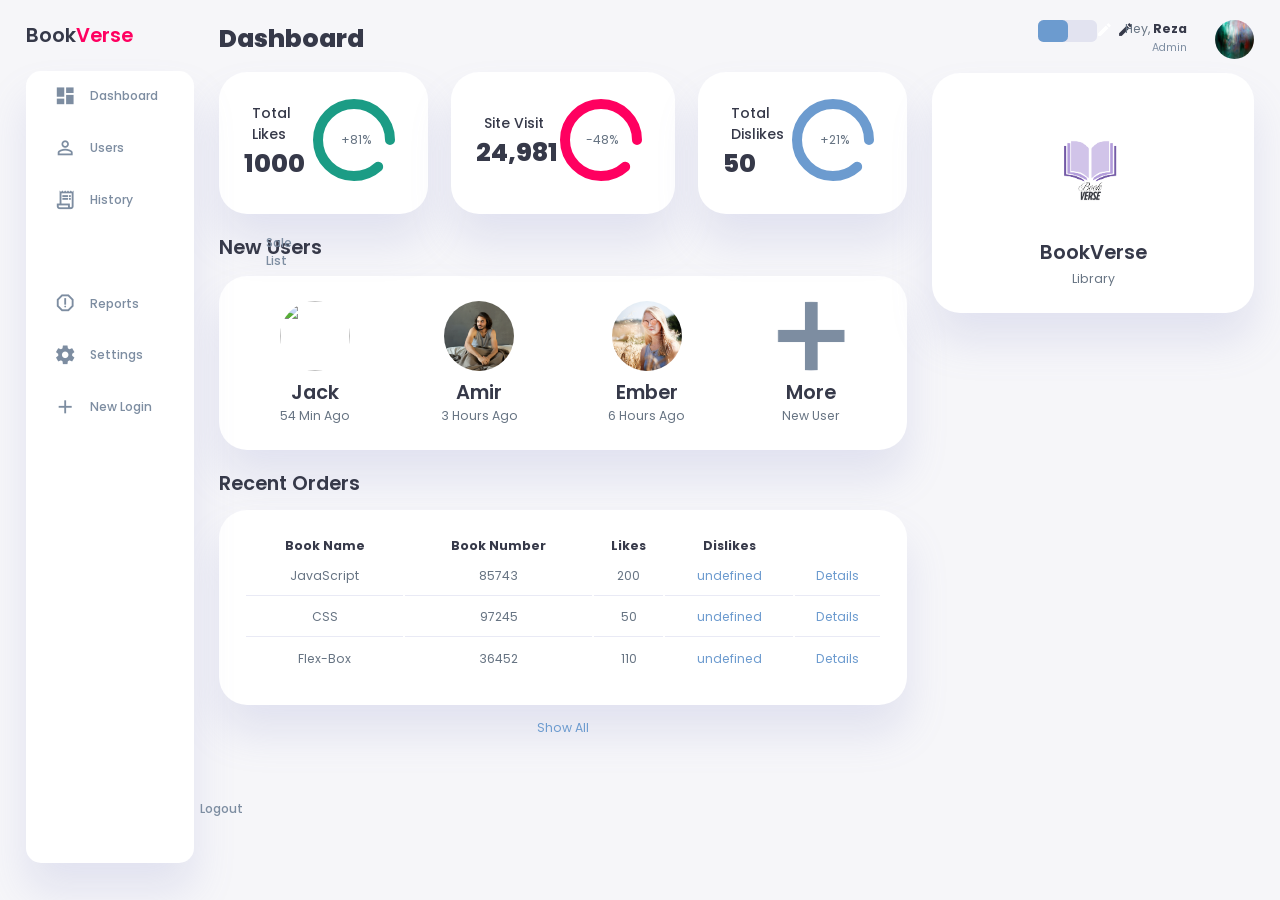
==== app/public/views/admin/index.html @ d07b4477 "Diseño del home y perfil del admin" ====
<!DOCTYPE html>
<html lang="en">

<head>
    <meta charset="UTF-8">
    <meta name="viewport" content="width=device-width, initial-scale=1.0">
    <link href="https://fonts.googleapis.com/icon?family=Material+Icons+Sharp" rel="stylesheet">
    <link rel="stylesheet" href="style.css">
    <title>Dashboard</title>
</head>

<body>

    <div class="container">
        <!-- Sidebar Section -->
        <aside>
            <div class="toggle">
                <div class="logo">
                    <!-- <img src="images/logo.png"> -->
                    <h2>Book<span class="danger">Verse</span></h2>
                </div>
                <div class="close" id="close-btn">
                    <span class="material-icons-sharp">
                        close
                    </span>
                </div>
            </div>

            <div class="sidebar">
                <a href="#">
                    <span class="material-icons-sharp">
                        dashboard
                    </span>
                    <h3>Dashboard</h3>
                </a>
                <a href="#"">
                    <span class="material-icons-sharp">
                        person_outline
                    </span>
                    <h3>Users</h3>
                </a>
                <a href="#">
                    <span class="material-icons-sharp">
                        receipt_long
                    </span>
                    <h3>History</h3>
                </a>
                <a href="#">
                    <span class="material-icons-sharp">
                        inventory
                    </span>
                    <h3>Sale List</h3>
                </a>
                <a href="#">
                    <span class="material-icons-sharp">
                        report_gmailerrorred
                    </span>
                    <h3>Reports</h3>
                </a>
                <a href="#">
                    <span class="material-icons-sharp">
                        settings
                    </span>
                    <h3>Settings</h3>
                </a>
                <a href="#">
                    <span class="material-icons-sharp">
                        add
                    </span>
                    <h3>New Login</h3>
                </a>
                <a href="#">
                    <span class="material-icons-sharp">
                        logout
                    </span>
                    <h3>Logout</h3>
                </a>
            </div>
        </aside>
        <!-- End of Sidebar Section -->

        <!-- Main Content -->
        <main id="main-content">
            <h1>Dashboard</h1>
            <!-- Analyses -->
            <div class="analyse">
                <div class="sales">
                    <div class="status">
                        <div class="info">
                            <h3>Total Likes</h3>
                            <h1>1000</h1>
                        </div>
                        <div class="progresss">
                            <svg>
                                <circle cx="38" cy="38" r="36"></circle>
                            </svg>
                            <div class="percentage">
                                <p>+81%</p>
                            </div>
                        </div>
                    </div>
                </div>
                <div class="visits">
                    <div class="status">
                        <div class="info">
                            <h3>Site Visit</h3>
                            <h1>24,981</h1>
                        </div>
                        <div class="progresss">
                            <svg>
                                <circle cx="38" cy="38" r="36"></circle>
                            </svg>
                            <div class="percentage">
                                <p>-48%</p>
                            </div>
                        </div>
                    </div>
                </div>
                <div class="searches">
                    <div class="status">
                        <div class="info">
                            <h3>Total Dislikes</h3>
                            <h1>50</h1>
                        </div>
                        <div class="progresss">
                            <svg>
                                <circle cx="38" cy="38" r="36"></circle>
                            </svg>
                            <div class="percentage">
                                <p>+21%</p>
                            </div>
                        </div>
                    </div>
                </div>
            </div>
            <!-- End of Analyses -->

            <!-- New Users Section -->
            <div class="new-users">
                <h2>New Users</h2>
                <div class="user-list">
                    <div class="user">
                        <img src="/images/profile-2.jpg">
                        <h2>Jack</h2>
                        <p>54 Min Ago</p>
                    </div>
                    <div class="user">
                        <img src="images/profile-3.jpg">
                        <h2>Amir</h2>
                        <p>3 Hours Ago</p>
                    </div>
                    <div class="user">
                        <img src="images/profile-4.jpg">
                        <h2>Ember</h2>
                        <p>6 Hours Ago</p>
                    </div>
                    <div class="user">
                        <img src="images/plus.png">
                        <h2>More</h2>
                        <p>New User</p>
                    </div>
                </div>
            </div>
            <!-- End of New Users Section -->

            <!-- Recent Orders Table -->
            <div class="recent-orders">
                <h2>Recent Orders</h2>
                <table>
                    <thead>
                        <tr>
                            <th>Book Name</th>
                            <th>Book Number</th>
                            <th>Likes</th>
                            <th>Dislikes</th>
                            <th></th>
                        </tr>
                    </thead>
                    <tbody></tbody>
                </table>
                <a href="#">Show All</a>
            </div>
            <!-- End of Recent Orders -->

        </main>
        <!-- End of Main Content -->

        <!-- Right Section -->
        <div class="right-section">
            <div class="nav">
                <button id="menu-btn">
                    <span class="material-icons-sharp">
                        menu
                    </span>
                </button>
                <div class="dark-mode">
                    <span class="material-icons-sharp active">
                        light_mode
                    </span>
                    <span class="material-icons-sharp">
                        dark_mode
                    </span>
                </div>

                <div class="profile">
                    <div class="info">
                        <p>Hey, <b>Reza</b></p>
                        <small class="text-muted">Admin</small>
                    </div>
                    <div class="profile-photo">
                        <img src="images/profile-1.jpg">
                    </div>
                </div>

            </div>
            <!-- End of Nav -->

            <div class="user-profile">
                <div class="logo">
                    <img src="images/LOGO 222.png">
                    <h2>BookVerse</h2>
                    <p>Library</p>
                </div>
            </div>

            <!-- <div class="reminders">
                <div class="header">
                    <h2>Reminders</h2>
                    <span class="material-icons-sharp">
                        notifications_none
                    </span>
                </div>

                <div class="notification">
                    <div class="icon">
                        <span class="material-icons-sharp">
                            volume_up
                        </span>
                    </div>
                    <div class="content">
                        <div class="info">
                            <h3>Workshop</h3>
                            <small class="text_muted">
                                08:00 AM - 12:00 PM
                            </small>
                        </div>
                        <span class="material-icons-sharp">
                            more_vert
                        </span>
                    </div>
                </div>

                <div class="notification deactive">
                    <div class="icon">
                        <span class="material-icons-sharp">
                            edit
                        </span>
                    </div>
                    <div class="content">
                        <div class="info">
                            <h3>Workshop</h3>
                            <small class="text_muted">
                                08:00 AM - 12:00 PM
                            </small>
                        </div>
                        <span class="material-icons-sharp">
                            more_vert
                        </span>
                    </div>
                </div>

                <div class="notification add-reminder">
                    <div>
                        <span class="material-icons-sharp">
                            add
                        </span>
                        <h3>Add Reminder</h3>
                    </div>
                </div>

            </div>-->

        </div>


    </div>

    <script src="orders.js"></script>
    <script src="index.js"></script>
    <script src="usuarios.js"></script>
    <script src="index.js"></script>

</body>

</html>
---- app/public/views/admin/style.css ----
@import url('https://fonts.googleapis.com/css2?family=Poppins:wght@300;400;500;600;700;800&display=swap');

:root{
    --color-primary: #6C9BCF;
    --color-danger: #FF0060;
    --color-success: #1B9C85;
    --color-warning: #F7D060;
    --color-white: #fff;
    --color-info-dark: #7d8da1;
    --color-dark: #363949;
    --color-light: rgba(132, 139, 200, 0.18);
    --color-dark-variant: #677483;
    --color-background: #f6f6f9;

    --card-border-radius: 2rem;
    --border-radius-1: 0.4rem;
    --border-radius-2: 1.2rem;

    --card-padding: 1.8rem;
    --padding-1: 1.2rem;

    --box-shadow: 0 2rem 3rem var(--color-light);
}

.dark-mode-variables{
    --color-background: #181a1e;
    --color-white: #202528;
    --color-dark: #edeffd;
    --color-dark-variant: #a3bdcc;
    --color-light: rgba(0, 0, 0, 0.4);
    --box-shadow: 0 2rem 3rem var(--color-light);
}

*{
    margin: 0;
    padding: 0;
    outline: 0;
    appearance: 0;
    border: 0;
    text-decoration: none;
    box-sizing: border-box;
}

html{
    font-size: 14px;
}

body{
    width: 100vw;
    height: 100vh;
    font-family: 'Poppins', sans-serif;
    font-size: 0.88rem;
    user-select: none;
    overflow-x: hidden;
    color: var(--color-dark);
    background-color: var(--color-background);
}

a{
    color: var(--color-dark);
}

img{
    display: block;
    width: 100%;
    object-fit: cover;
}

h1{
    font-weight: 800;
    font-size: 1.8rem;
}

h2{
    font-weight: 600;
    font-size: 1.4rem;
}

h3{
    font-weight: 500;
    font-size: 0.87rem;
}

small{
    font-size: 0.76rem;
}

p{
    color: var(--color-dark-variant);
}

b{
    color: var(--color-dark);
}

.text-muted{
    color: var(--color-info-dark);
}

.primary{
    color: var(--color-primary);
}

.danger{
    color: var(--color-danger);
}

.success{
    color: var(--color-success);
}

.warning{
    color: var(--color-warning);
}

.container{
    display: grid;
    width: 96%;
    margin: 0 auto;
    gap: 1.8rem;
    grid-template-columns: 12rem auto 23rem;
}

aside{
    height: 100vh;
}

aside .toggle{
    display: flex;
    align-items: center;
    justify-content: space-between;
    margin-top: 1.4rem;
}

aside .toggle .logo{
    display: flex;
    gap: 0.5rem;
}

aside .toggle .logo img{
    width: 2rem;
    height: 2rem;
}

aside .toggle .close{
    padding-right: 1rem;
    display: none;
}

aside .sidebar{
    display: flex;
    flex-direction: column;
    background-color: var(--color-white);
    box-shadow: var(--box-shadow);
    border-radius: 15px;
    height: 88vh;
    position: relative;
    top: 1.5rem;
    transition: all 0.3s ease;
}

aside .sidebar:hover{
    box-shadow: none;
}

aside .sidebar a{
    display: flex;
    align-items: center;
    color: var(--color-info-dark);
    height: 3.7rem;
    gap: 1rem;
    position: relative;
    margin-left: 2rem;
    transition: all 0.3s ease;
}

aside .sidebar a span{
    font-size: 1.6rem;
    transition: all 0.3s ease;
}

aside .sidebar a:last-child{
    position: absolute;
    bottom: 2rem;
    width: 100%;
}

aside .sidebar a.active{
    width: 100%;
    color: var(--color-primary);
    background-color: var(--color-light);
    margin-left: 0;
}

aside .sidebar a.active::before{
    content: '';
    width: 6px;
    height: 18px;
    background-color: var(--color-primary);
}

aside .sidebar a.active span{
    color: var(--color-primary);
    margin-left: calc(1rem - 3px);
}

aside .sidebar a:hover{
    color: var(--color-primary);
}

aside .sidebar a:hover span{
    margin-left: 0.6rem;
}

aside .sidebar .message-count{
    background-color: var(--color-danger);
    padding: 2px 6px;
    color: var(--color-white);
    font-size: 11px;
    border-radius: var(--border-radius-1);
}

main{
    margin-top: 1.4rem;
}

main .analyse{
    display: grid;
    grid-template-columns: repeat(3, 1fr);
    gap: 1.6rem;
}

main .analyse > div{
    background-color: var(--color-white);
    padding: var(--card-padding);
    border-radius: var(--card-border-radius);
    margin-top: 1rem;
    box-shadow: var(--box-shadow);
    cursor: pointer;
    transition: all 0.3s ease;
}

main .analyse > div:hover{
    box-shadow: none;
}

main .analyse > div .status{
    display: flex;
    align-items: center;
    justify-content: space-between;
}

main .analyse h3{
    margin-left: 0.6rem;
    font-size: 1rem;
}

main .analyse .progresss{
    position: relative;
    width: 92px;
    height: 92px;
    border-radius: 50%;
}

main .analyse svg{
    width: 7rem;
    height: 7rem;
}

main .analyse svg circle{
    fill: none;
    stroke-width: 10;
    stroke-linecap: round;
    transform: translate(5px, 5px);
}

main .analyse .sales svg circle{
    stroke: var(--color-success);
    stroke-dashoffset: -30;
    stroke-dasharray: 200;
}

main .analyse .visits svg circle{
    stroke: var(--color-danger);
    stroke-dashoffset: -30;
    stroke-dasharray: 200;
}

main .analyse .searches svg circle{
    stroke: var(--color-primary);
    stroke-dashoffset: -30;
    stroke-dasharray: 200;
}

main .analyse .progresss .percentage{
    position: absolute;
    top: -3px;
    left: -1px;
    display: flex;
    align-items: center;
    justify-content: center;
    height: 100%;
    width: 100%;
}

main .new-users{
    margin-top: 1.3rem;
}

main .new-users .user-list{
    background-color: var(--color-white);
    padding: var(--card-padding);
    border-radius: var(--card-border-radius);
    margin-top: 1rem;
    box-shadow: var(--box-shadow);
    display: flex;
    justify-content: space-around;
    flex-wrap: wrap;
    gap: 1.4rem;
    cursor: pointer;
    transition: all 0.3s ease;
}

main .new-users .user-list:hover{
    box-shadow: none;
}

main .new-users .user-list .user{
    display: flex;
    flex-direction: column;
    align-items: center;
    justify-content: center;
}

main .new-users .user-list .user img{
    width: 5rem;
    height: 5rem;
    margin-bottom: 0.4rem;
    border-radius: 50%;
}

main .recent-orders{
    margin-top: 1.3rem;
}

main .recent-orders h2{
    margin-bottom: 0.8rem;
}

main .recent-orders table{
    background-color: var(--color-white);
    width: 100%;
    padding: var(--card-padding);
    text-align: center;
    box-shadow: var(--box-shadow);
    border-radius: var(--card-border-radius);
    transition: all 0.3s ease;
}

main .recent-orders table:hover{
    box-shadow: none;
}

main table tbody td{
    height: 2.8rem;
    border-bottom: 1px solid var(--color-light);
    color: var(--color-dark-variant);
}

main table tbody tr:last-child td{
    border: none;
}

main .recent-orders a{
    text-align: center;
    display: block;
    margin: 1rem auto;
    color: var(--color-primary);
}

.right-section{
    margin-top: 1.4rem;
}

.right-section .nav{
    display: flex;
    justify-content: end;
    gap: 2rem;
}

.right-section .nav button{
    display: none;
}

.right-section .dark-mode{
    background-color: var(--color-light);
    display: flex;
    justify-content: space-between;
    align-items: center;
    height: 1.6rem;
    width: 4.2rem;
    cursor: pointer;
    border-radius: var(--border-radius-1);
}

.right-section .dark-mode span{
    font-size: 1.2rem;
    width: 50%;
    height: 100%;
    display: flex;
    align-items: center;
    justify-content: center;
}

.right-section .dark-mode span.active{
    background-color: var(--color-primary);
    color: white;
    border-radius: var(--border-radius-1);
}

.right-section .nav .profile{
    display: flex;
    gap: 2rem;
    text-align: right;
}

.right-section .nav .profile .profile-photo{
    width: 2.8rem;
    height: 2.8rem;
    border-radius: 50%;
    overflow: hidden;
}

.right-section .user-profile{
    display: flex;
    justify-content: center;
    text-align: center;
    margin-top: 1rem;
    background-color: var(--color-white);
    padding: var(--card-padding);
    border-radius: var(--card-border-radius);
    box-shadow: var(--box-shadow);
    cursor: pointer;
    transition: all 0.3s ease;
}

.right-section .user-profile:hover{
    box-shadow: none;
}

.right-section .user-profile img{
    width: 11rem;
    height: auto;
    margin-bottom: 0.8rem;
    border-radius: 50%;
}

.right-section .user-profile h2{
    margin-bottom: 0.2rem;
}

.right-section .reminders{
    margin-top: 2rem;
}

.right-section .reminders .header{
    display: flex;
    align-items: center;
    justify-content: space-between;
    margin-bottom: 0.8rem;
}

.right-section .reminders .header span{
    padding: 10px;
    box-shadow: var(--box-shadow);
    background-color: var(--color-white);
    border-radius: 50%;
}

.right-section .reminders .notification{
    background-color: var(--color-white);
    display: flex;
    align-items: center;
    gap: 1rem;
    margin-bottom: 0.7rem;
    padding: 1.4rem var(--card-padding);
    border-radius: var(--border-radius-2);
    box-shadow: var(--box-shadow);
    cursor: pointer;
    transition: all 0.3s ease;
}

.right-section .reminders .notification:hover{
    box-shadow: none;
}

.right-section .reminders .notification .content{
    display: flex;
    justify-content: space-between;
    align-items: center;
    margin: 0;
    width: 100%;
}

.right-section .reminders .notification .icon{
    padding: 0.6rem;
    color: var(--color-white);
    background-color: var(--color-success);
    border-radius: 20%;
    display: flex;
}

.right-section .reminders .notification.deactive .icon{
    background-color: var(--color-danger);
}

.right-section .reminders .add-reminder{
    background-color: var(--color-white);
    border: 2px dashed var(--color-primary);
    color: var(--color-primary);
    display: flex;
    align-items: center;
    justify-content: center;
    cursor: pointer;
}

.right-section .reminders .add-reminder:hover{
    background-color: var(--color-primary);
    color: white;
}

.right-section .reminders .add-reminder div{
    display: flex;
    align-items: center;
    gap: 0.6rem;
}

@media screen and (max-width: 1200px) {
    .container{
        width: 95%;
        grid-template-columns: 7rem auto 23rem;
    }

    aside .logo h2{
        display: none;
    }

    aside .sidebar h3{
        display: none;
    }

    aside .sidebar a{
        width: 5.6rem;
    }

    aside .sidebar a:last-child{
        position: relative;
        margin-top: 1.8rem;
    }

    main .analyse{
        grid-template-columns: 1fr;
        gap: 0;
    }

    main .new-users .user-list .user{
        flex-basis: 40%;
    }

    main .recent-orders {
        width: 94%;
        position: absolute;
        left: 50%;
        transform: translateX(-50%);
        margin: 2rem 0 0 0.8rem;
    }

    main .recent-orders table{
        width: 83vw;
    }

    main table thead tr th:last-child,
    main table thead tr th:first-child{
        display: none;
    }

    main table tbody tr td:last-child,
    main table tbody tr td:first-child{
        display: none;
    }

}

@media screen and (max-width: 768px) {
    .container{
        width: 100%;
        grid-template-columns: 1fr;
        padding: 0 var(--padding-1);
    }

    aside{
        position: fixed;
        background-color: var(--color-white);
        width: 15rem;
        z-index: 3;
        box-shadow: 1rem 3rem 4rem var(--color-light);
        height: 100vh;
        left: -100%;
        display: none;
        animation: showMenu 0.4s ease forwards;
    }

    @keyframes showMenu {
       to{
        left: 0;
       } 
    }

    aside .logo{
        margin-left: 1rem;
    }

    aside .logo h2{
        display: inline;
    }

    aside .sidebar h3{
        display: inline;
    }

    aside .sidebar a{
        width: 100%;
        height: 3.4rem;
    }

    aside .sidebar a:last-child{
        position: absolute;
        bottom: 5rem;
    }

    aside .toggle .close{
        display: inline-block;
        cursor: pointer;
    }

    main{
        margin-top: 8rem;
        padding: 0 1rem;
    }

    main .new-users .user-list .user{
        flex-basis: 35%;
    }

    main .recent-orders{
        position: relative;
        margin: 3rem 0 0 0;
        width: 100%;
    }

    main .recent-orders table{
        width: 100%;
        margin: 0;
    }

    .right-section{
        width: 94%;
        margin: 0 auto 4rem;
    }

    .right-section .nav{
        position: fixed;
        top: 0;
        left: 0;
        align-items: center;
        background-color: var(--color-white);
        padding: 0 var(--padding-1);
        height: 4.6rem;
        width: 100%;
        z-index: 2;
        box-shadow: 0 1rem 1rem var(--color-light);
        margin: 0;
    }

    .right-section .nav .dark-mode{
        width: 4.4rem;
        position: absolute;
        left: 66%;
    }

    .right-section .profile .info{
        display: none;
    }

    .right-section .nav button{
        display: inline-block;
        background-color: transparent;
        cursor: pointer;
        color: var(--color-dark);
        position: absolute;
        left: 1rem;
    }

    .right-section .nav button span{
        font-size: 2rem;
    }

}
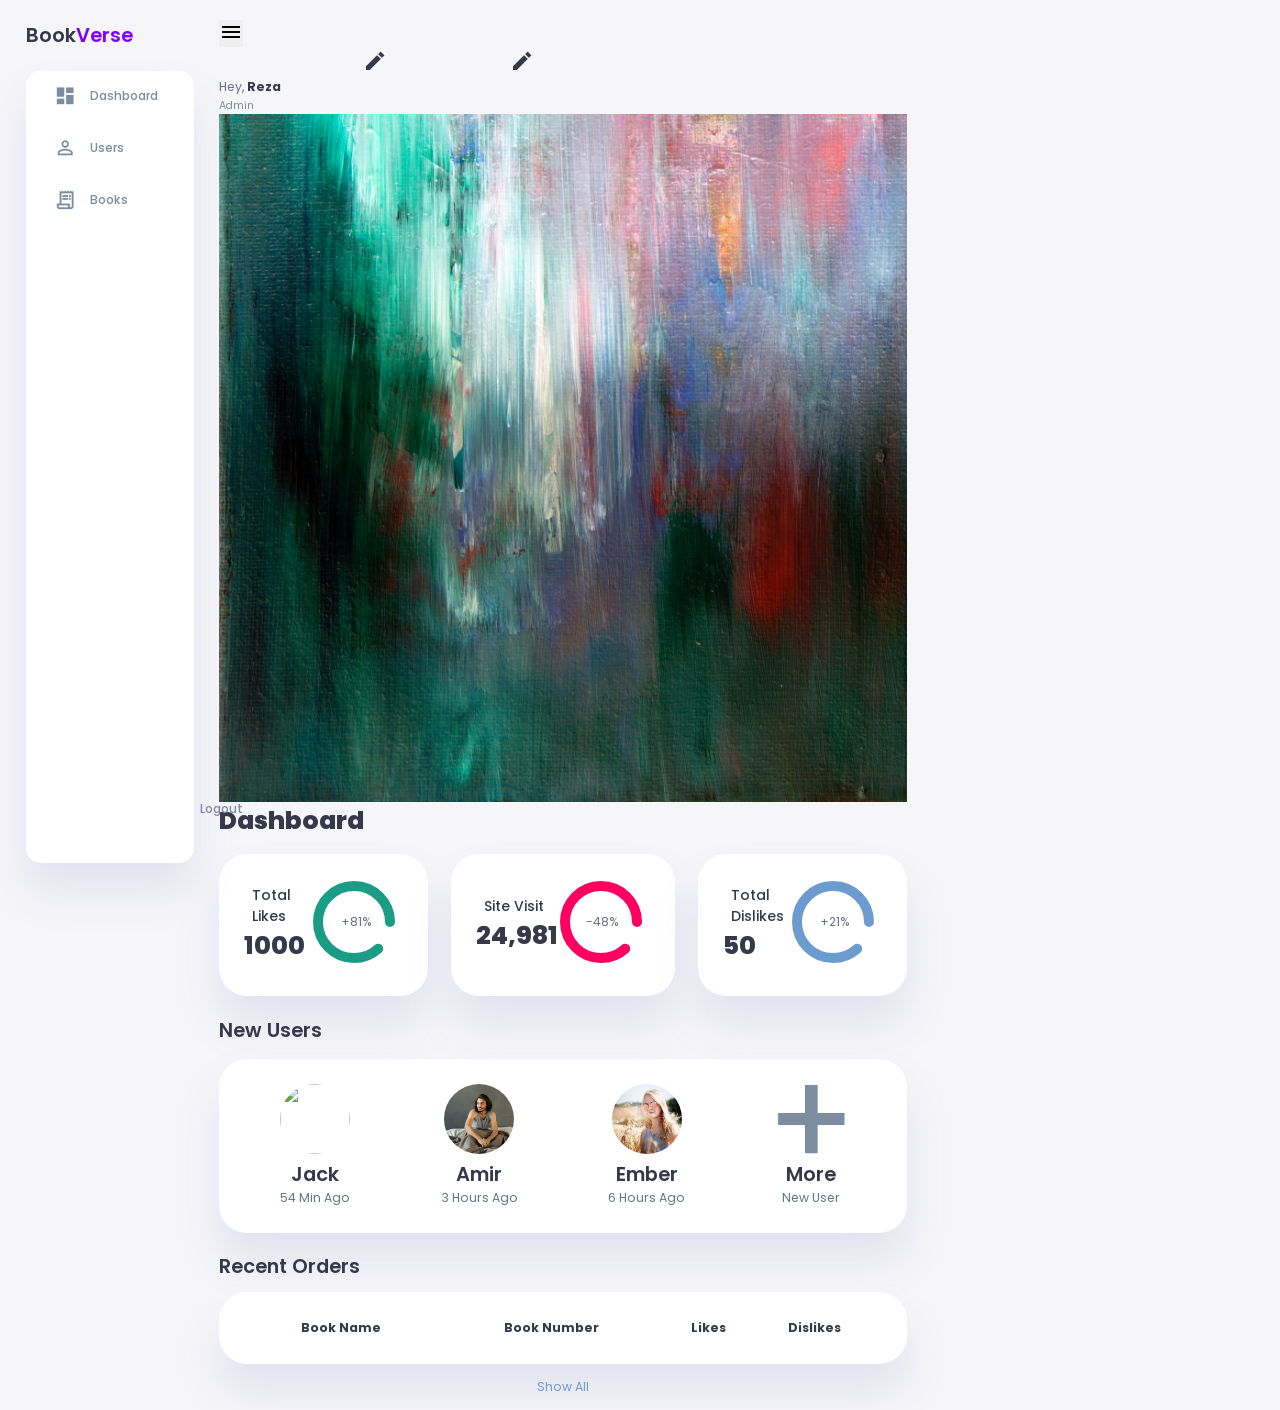
==== commit 3728ea48: "modificacion del container en el perfil del admin" ====
--- a/app/public/views/admin/index.html
+++ b/app/public/views/admin/index.html
@@ -5,7 +5,12 @@
     <meta charset="UTF-8">
     <meta name="viewport" content="width=device-width, initial-scale=1.0">
     <link href="https://fonts.googleapis.com/icon?family=Material+Icons+Sharp" rel="stylesheet">
+    <!-- Bootstrap Icons CDN -->
+    <link rel="stylesheet" href="https://cdn.jsdelivr.net/npm/bootstrap-icons@1.10.5/font/bootstrap-icons.css">
     <link rel="stylesheet" href="style.css">
+    <link rel="stylesheet" href="https://cdn.jsdelivr.net/npm/bootstrap-icons@1.10.5/font/bootstrap-icons.css">
+    <script src="https://cdn.jsdelivr.net/npm/sweetalert2@11"></script>
+
     <title>Dashboard</title>
 </head>
 
@@ -17,7 +22,7 @@
             <div class="toggle">
                 <div class="logo">
                     <!-- <img src="images/logo.png"> -->
-                    <h2>Book<span class="danger">Verse</span></h2>
+                    <h2>Book<span style="color: #8000ff;">Verse</span></h2>
                 </div>
                 <div class="close" id="close-btn">
                     <span class="material-icons-sharp">
@@ -43,33 +48,9 @@
                     <span class="material-icons-sharp">
                         receipt_long
                     </span>
-                    <h3>History</h3>
-                </a>
-                <a href="#">
-                    <span class="material-icons-sharp">
-                        inventory
-                    </span>
-                    <h3>Sale List</h3>
-                </a>
-                <a href="#">
-                    <span class="material-icons-sharp">
-                        report_gmailerrorred
-                    </span>
-                    <h3>Reports</h3>
-                </a>
-                <a href="#">
-                    <span class="material-icons-sharp">
-                        settings
-                    </span>
-                    <h3>Settings</h3>
-                </a>
-                <a href="#">
-                    <span class="material-icons-sharp">
-                        add
-                    </span>
-                    <h3>New Login</h3>
-                </a>
-                <a href="#">
+                    <h3>Books</h3>
+                </a>
+                <a href="../login/login.html">
                     <span class="material-icons-sharp">
                         logout
                     </span>
@@ -81,112 +62,6 @@
 
         <!-- Main Content -->
         <main id="main-content">
-            <h1>Dashboard</h1>
-            <!-- Analyses -->
-            <div class="analyse">
-                <div class="sales">
-                    <div class="status">
-                        <div class="info">
-                            <h3>Total Likes</h3>
-                            <h1>1000</h1>
-                        </div>
-                        <div class="progresss">
-                            <svg>
-                                <circle cx="38" cy="38" r="36"></circle>
-                            </svg>
-                            <div class="percentage">
-                                <p>+81%</p>
-                            </div>
-                        </div>
-                    </div>
-                </div>
-                <div class="visits">
-                    <div class="status">
-                        <div class="info">
-                            <h3>Site Visit</h3>
-                            <h1>24,981</h1>
-                        </div>
-                        <div class="progresss">
-                            <svg>
-                                <circle cx="38" cy="38" r="36"></circle>
-                            </svg>
-                            <div class="percentage">
-                                <p>-48%</p>
-                            </div>
-                        </div>
-                    </div>
-                </div>
-                <div class="searches">
-                    <div class="status">
-                        <div class="info">
-                            <h3>Total Dislikes</h3>
-                            <h1>50</h1>
-                        </div>
-                        <div class="progresss">
-                            <svg>
-                                <circle cx="38" cy="38" r="36"></circle>
-                            </svg>
-                            <div class="percentage">
-                                <p>+21%</p>
-                            </div>
-                        </div>
-                    </div>
-                </div>
-            </div>
-            <!-- End of Analyses -->
-
-            <!-- New Users Section -->
-            <div class="new-users">
-                <h2>New Users</h2>
-                <div class="user-list">
-                    <div class="user">
-                        <img src="/images/profile-2.jpg">
-                        <h2>Jack</h2>
-                        <p>54 Min Ago</p>
-                    </div>
-                    <div class="user">
-                        <img src="images/profile-3.jpg">
-                        <h2>Amir</h2>
-                        <p>3 Hours Ago</p>
-                    </div>
-                    <div class="user">
-                        <img src="images/profile-4.jpg">
-                        <h2>Ember</h2>
-                        <p>6 Hours Ago</p>
-                    </div>
-                    <div class="user">
-                        <img src="images/plus.png">
-                        <h2>More</h2>
-                        <p>New User</p>
-                    </div>
-                </div>
-            </div>
-            <!-- End of New Users Section -->
-
-            <!-- Recent Orders Table -->
-            <div class="recent-orders">
-                <h2>Recent Orders</h2>
-                <table>
-                    <thead>
-                        <tr>
-                            <th>Book Name</th>
-                            <th>Book Number</th>
-                            <th>Likes</th>
-                            <th>Dislikes</th>
-                            <th></th>
-                        </tr>
-                    </thead>
-                    <tbody></tbody>
-                </table>
-                <a href="#">Show All</a>
-            </div>
-            <!-- End of Recent Orders -->
-
-        </main>
-        <!-- End of Main Content -->
-
-        <!-- Right Section -->
-        <div class="right-section">
             <div class="nav">
                 <button id="menu-btn">
                     <span class="material-icons-sharp">
@@ -207,88 +82,124 @@
                         <p>Hey, <b>Reza</b></p>
                         <small class="text-muted">Admin</small>
                     </div>
-                    <div class="profile-photo">
-                        <img src="images/profile-1.jpg">
-                    </div>
-                </div>
-
-            </div>
-            <!-- End of Nav -->
-
-            <div class="user-profile">
-                <div class="logo">
-                    <img src="images/LOGO 222.png">
-                    <h2>BookVerse</h2>
-                    <p>Library</p>
-                </div>
-            </div>
-
-            <!-- <div class="reminders">
-                <div class="header">
-                    <h2>Reminders</h2>
-                    <span class="material-icons-sharp">
-                        notifications_none
-                    </span>
-                </div>
-
-                <div class="notification">
-                    <div class="icon">
-                        <span class="material-icons-sharp">
-                            volume_up
-                        </span>
-                    </div>
-                    <div class="content">
-                        <div class="info">
-                            <h3>Workshop</h3>
-                            <small class="text_muted">
-                                08:00 AM - 12:00 PM
-                            </small>
-                        </div>
-                        <span class="material-icons-sharp">
-                            more_vert
-                        </span>
-                    </div>
-                </div>
-
-                <div class="notification deactive">
-                    <div class="icon">
-                        <span class="material-icons-sharp">
-                            edit
-                        </span>
-                    </div>
-                    <div class="content">
-                        <div class="info">
-                            <h3>Workshop</h3>
-                            <small class="text_muted">
-                                08:00 AM - 12:00 PM
-                            </small>
-                        </div>
-                        <span class="material-icons-sharp">
-                            more_vert
-                        </span>
-                    </div>
-                </div>
-
-                <div class="notification add-reminder">
-                    <div>
-                        <span class="material-icons-sharp">
-                            add
-                        </span>
-                        <h3>Add Reminder</h3>
-                    </div>
-                </div>
-
-            </div>-->
-
+                    <div class="profile-photo" id="profile-photo-clickable" style="cursor:pointer;">
+                        <img src="images/profile-1.jpg" alt="Profile Photo">
+                    </div>
+                </div>
+            </div>
+
+            <div id="dynamic-content">
+                <h1>Dashboard</h1>
+                <!-- Analyses -->
+                <div class="analyse">
+                    <div class="sales">
+                        <div class="status">
+                            <div class="info">
+                                <h3>Total Likes</h3>
+                                <h1>1000</h1>
+                            </div>
+                            <div class="progresss">
+                                <svg>
+                                    <circle cx="38" cy="38" r="36"></circle>
+                                </svg>
+                                <div class="percentage">
+                                    <p>+81%</p>
+                                </div>
+                            </div>
+                        </div>
+                    </div>
+                    <div class="visits">
+                        <div class="status">
+                            <div class="info">
+                                <h3>Site Visit</h3>
+                                <h1>24,981</h1>
+                            </div>
+                            <div class="progresss">
+                                <svg>
+                                    <circle cx="38" cy="38" r="36"></circle>
+                                </svg>
+                                <div class="percentage">
+                                    <p>-48%</p>
+                                </div>
+                            </div>
+                        </div>
+                    </div>
+                    <div class="searches">
+                        <div class="status">
+                            <div class="info">
+                                <h3>Total Dislikes</h3>
+                                <h1>50</h1>
+                            </div>
+                            <div class="progresss">
+                                <svg>
+                                    <circle cx="38" cy="38" r="36"></circle>
+                                </svg>
+                                <div class="percentage">
+                                    <p>+21%</p>
+                                </div>
+                            </div>
+                        </div>
+                    </div>
+                </div>
+                <!-- End of Analyses -->
+
+                <!-- New Users Section -->
+                <div class="new-users">
+                    <h2>New Users</h2>
+                    <div class="user-list">
+                        <div class="user">
+                            <img src="/images/profile-2.jpg">
+                            <h2>Jack</h2>
+                            <p>54 Min Ago</p>
+                        </div>
+                        <div class="user">
+                            <img src="images/profile-3.jpg">
+                            <h2>Amir</h2>
+                            <p>3 Hours Ago</p>
+                        </div>
+                        <div class="user">
+                            <img src="images/profile-4.jpg">
+                            <h2>Ember</h2>
+                            <p>6 Hours Ago</p>
+                        </div>
+                        <div class="user">
+                            <img src="images/plus.png">
+                            <h2>More</h2>
+                            <p>New User</p>
+                        </div>
+                    </div>
+                </div>
+                <!-- End of New Users Section -->
+
+                <!-- Recent Orders Table -->
+                <div class="recent-orders">
+                    <h2>Recent Orders</h2>
+                    <table>
+                        <thead>
+                            <tr>
+                                <th>Book Name</th>
+                                <th>Book Number</th>
+                                <th>Likes</th>
+                                <th>Dislikes</th>
+                                <th></th>
+                            </tr>
+                        </thead>
+                        <tbody></tbody>
+                    </table>
+                    <a href="#">Show All</a>
+                </div>
+                <!-- End of Recent Orders -->
+            </div>
+        </main>
+        <!-- End of Main Content -->
+
+            </div>
         </div>
-
-
     </div>
 
-    <script src="orders.js"></script>
-    <script src="index.js"></script>
-    <script src="usuarios.js"></script>
-    <script src="index.js"></script>
+    <script src="JS/orders.js"></script>
+    <script src="JS/index.js"></script>
+    <script src="JS/usuarios.js"></script>
 
 </body>
 
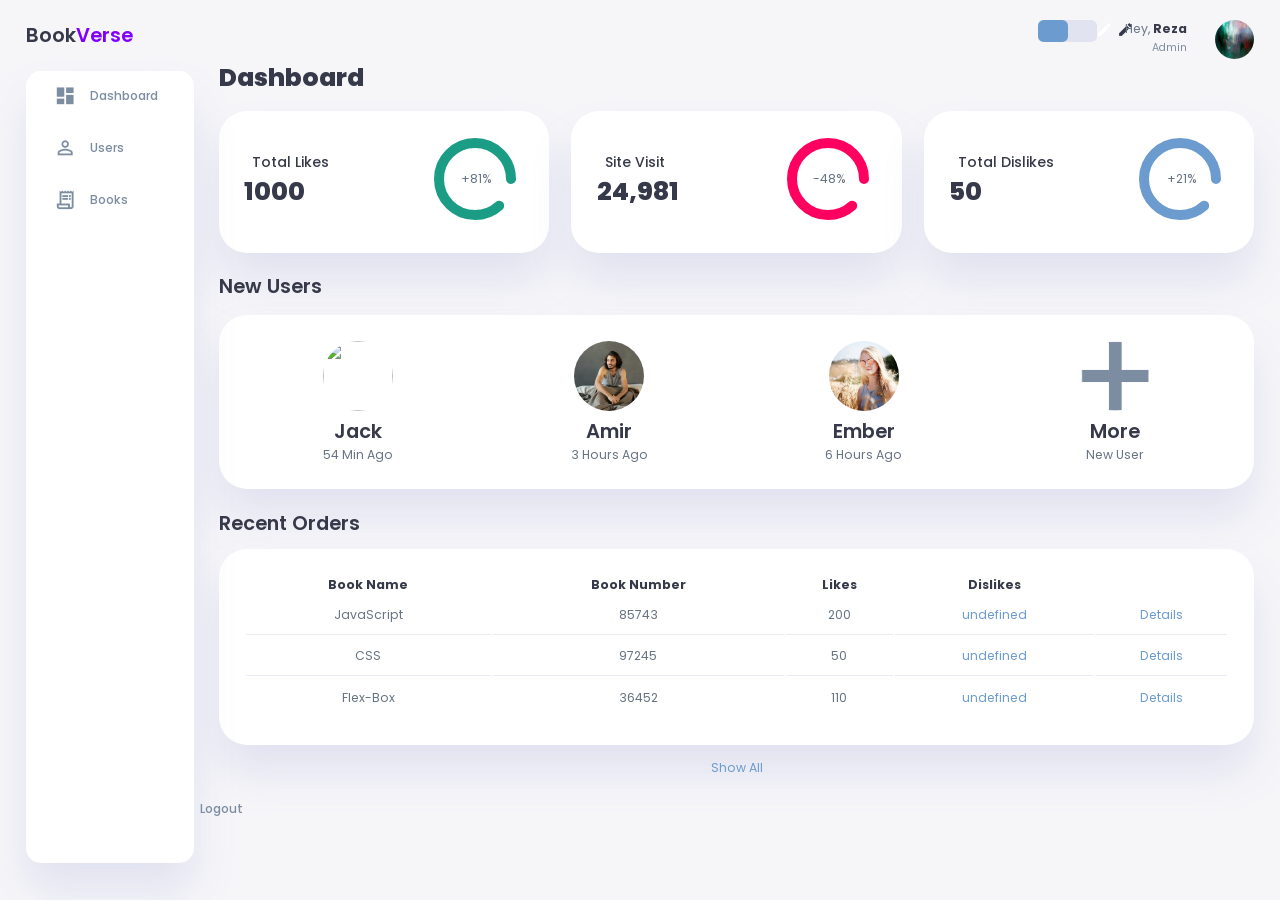
==== commit 747db8e7: "Actualizacion del perfil del admin" ====
--- a/app/public/views/admin/index.html
+++ b/app/public/views/admin/index.html
@@ -50,10 +50,8 @@
                     </span>
                     <h3>Books</h3>
                 </a>
-                <a href="../login/login.html">
-                    <span class="material-icons-sharp">
-                        logout
-                    </span>
+                <a href="#" id="logout-link">
+                    <span class="material-icons-sharp">logout</span>
                     <h3>Logout</h3>
                 </a>
             </div>
--- a/app/public/views/admin/style.css
+++ b/app/public/views/admin/style.css
@@ -118,7 +118,7 @@
     width: 96%;
     margin: 0 auto;
     gap: 1.8rem;
-    grid-template-columns: 12rem auto 23rem;
+    grid-template-columns: 12rem auto;
 }
 
 aside{
@@ -378,21 +378,16 @@
     color: var(--color-primary);
 }
 
-.right-section{
-    margin-top: 1.4rem;
-}
-
-.right-section .nav{
+.nav{
     display: flex;
     justify-content: end;
     gap: 2rem;
 }
 
-.right-section .nav button{
+.nav button{
     display: none;
 }
-
-.right-section .dark-mode{
+.dark-mode{
     background-color: var(--color-light);
     display: flex;
     justify-content: space-between;
@@ -403,7 +398,7 @@
     border-radius: var(--border-radius-1);
 }
 
-.right-section .dark-mode span{
+.dark-mode span{
     font-size: 1.2rem;
     width: 50%;
     height: 100%;
@@ -411,27 +406,26 @@
     align-items: center;
     justify-content: center;
 }
-
-.right-section .dark-mode span.active{
+.dark-mode span.active{
     background-color: var(--color-primary);
     color: white;
     border-radius: var(--border-radius-1);
 }
 
-.right-section .nav .profile{
+.nav .profile{
     display: flex;
     gap: 2rem;
     text-align: right;
 }
 
-.right-section .nav .profile .profile-photo{
+.nav .profile .profile-photo{
     width: 2.8rem;
     height: 2.8rem;
     border-radius: 50%;
     overflow: hidden;
 }
 
-.right-section .user-profile{
+.user-profile{
     display: flex;
     justify-content: center;
     text-align: center;
@@ -444,96 +438,21 @@
     transition: all 0.3s ease;
 }
 
-.right-section .user-profile:hover{
+.user-profile:hover{
     box-shadow: none;
 }
 
-.right-section .user-profile img{
+.user-profile img{
     width: 11rem;
     height: auto;
     margin-bottom: 0.8rem;
     border-radius: 50%;
 }
 
-.right-section .user-profile h2{
+.user-profile h2{
     margin-bottom: 0.2rem;
 }
 
-.right-section .reminders{
-    margin-top: 2rem;
-}
-
-.right-section .reminders .header{
-    display: flex;
-    align-items: center;
-    justify-content: space-between;
-    margin-bottom: 0.8rem;
-}
-
-.right-section .reminders .header span{
-    padding: 10px;
-    box-shadow: var(--box-shadow);
-    background-color: var(--color-white);
-    border-radius: 50%;
-}
-
-.right-section .reminders .notification{
-    background-color: var(--color-white);
-    display: flex;
-    align-items: center;
-    gap: 1rem;
-    margin-bottom: 0.7rem;
-    padding: 1.4rem var(--card-padding);
-    border-radius: var(--border-radius-2);
-    box-shadow: var(--box-shadow);
-    cursor: pointer;
-    transition: all 0.3s ease;
-}
-
-.right-section .reminders .notification:hover{
-    box-shadow: none;
-}
-
-.right-section .reminders .notification .content{
-    display: flex;
-    justify-content: space-between;
-    align-items: center;
-    margin: 0;
-    width: 100%;
-}
-
-.right-section .reminders .notification .icon{
-    padding: 0.6rem;
-    color: var(--color-white);
-    background-color: var(--color-success);
-    border-radius: 20%;
-    display: flex;
-}
-
-.right-section .reminders .notification.deactive .icon{
-    background-color: var(--color-danger);
-}
-
-.right-section .reminders .add-reminder{
-    background-color: var(--color-white);
-    border: 2px dashed var(--color-primary);
-    color: var(--color-primary);
-    display: flex;
-    align-items: center;
-    justify-content: center;
-    cursor: pointer;
-}
-
-.right-section .reminders .add-reminder:hover{
-    background-color: var(--color-primary);
-    color: white;
-}
-
-.right-section .reminders .add-reminder div{
-    display: flex;
-    align-items: center;
-    gap: 0.6rem;
-}
 
 @media screen and (max-width: 1200px) {
     .container{
@@ -662,12 +581,11 @@
         width: 100%;
         margin: 0;
     }
-
-    .right-section{
-        width: 94%;
-        margin: 0 auto 4rem;
-    }
-
+    #main-content {
+    width: 100%;
+    padding: 0 20px; /* opcional: ajusta según tu diseño */
+    box-sizing: border-box;
+    }
     .right-section .nav{
         position: fixed;
         top: 0;
@@ -681,18 +599,16 @@
         box-shadow: 0 1rem 1rem var(--color-light);
         margin: 0;
     }
-
-    .right-section .nav .dark-mode{
+.nav .dark-mode{
         width: 4.4rem;
         position: absolute;
         left: 66%;
     }
 
-    .right-section .profile .info{
+.profile .info{
         display: none;
     }
-
-    .right-section .nav button{
+.nav button{
         display: inline-block;
         background-color: transparent;
         cursor: pointer;
@@ -700,8 +616,7 @@
         position: absolute;
         left: 1rem;
     }
-
-    .right-section .nav button span{
+.nav button span{
         font-size: 2rem;
     }
 
